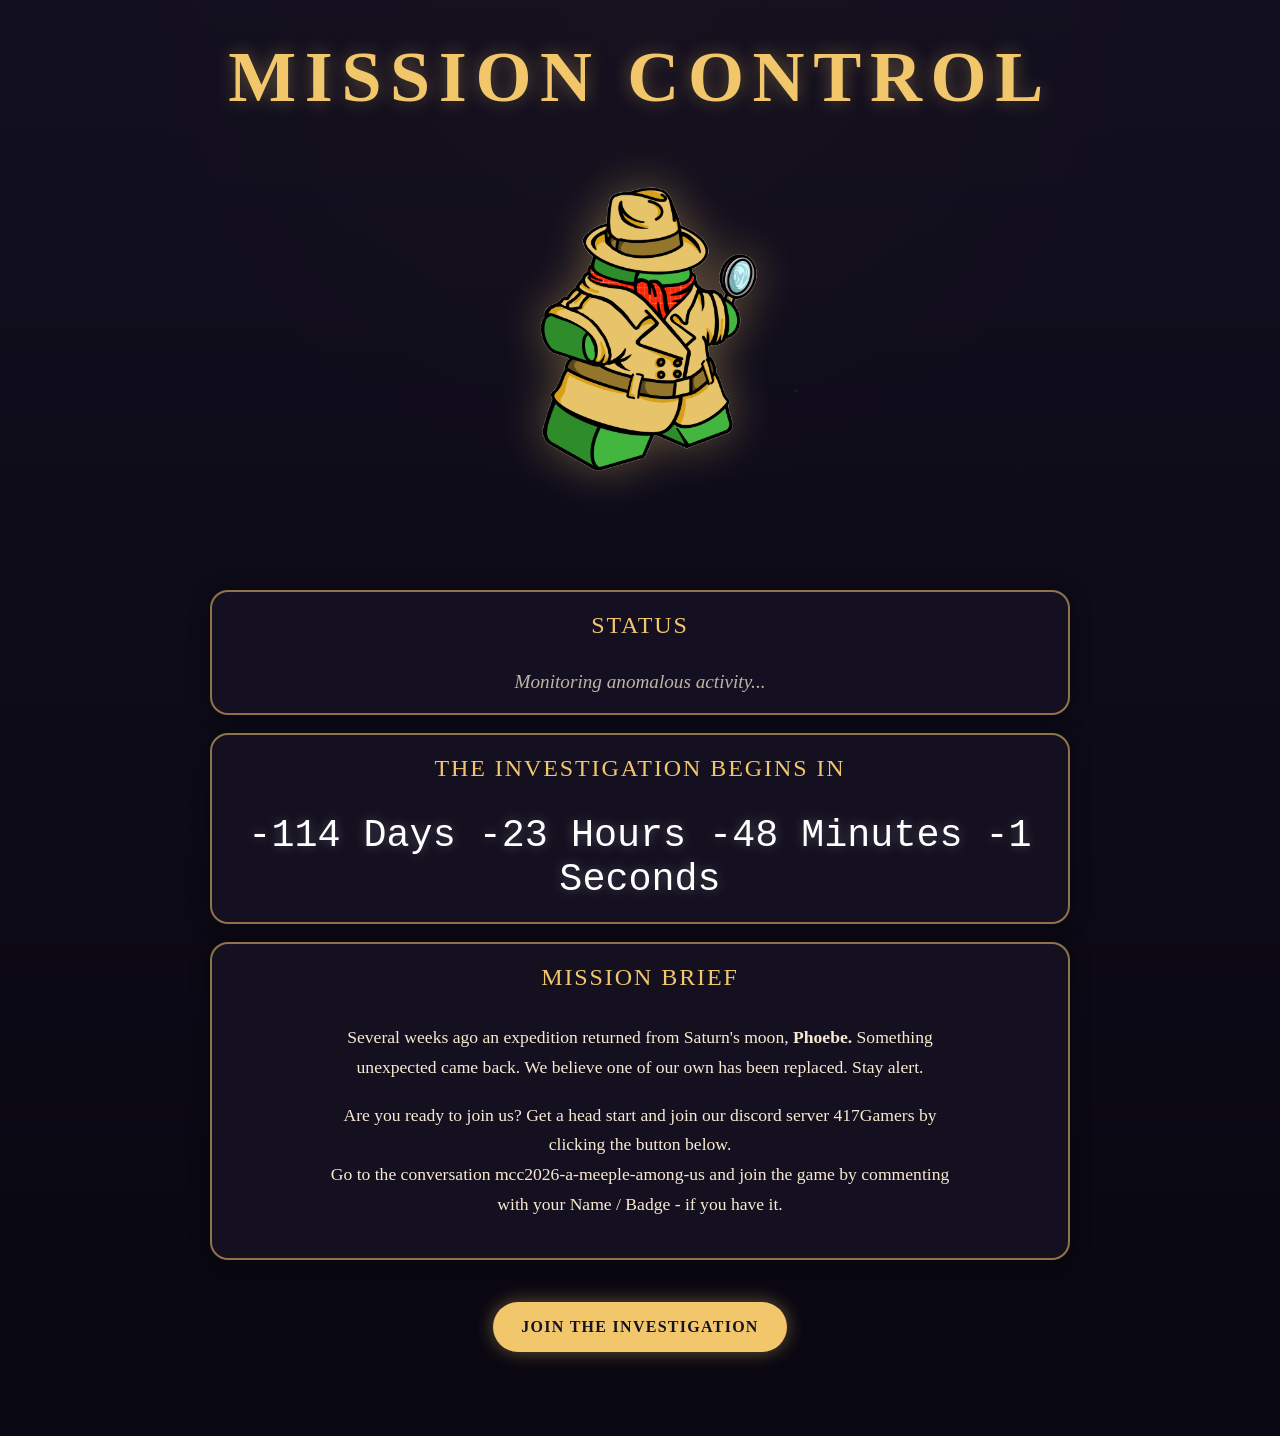
==== teaser.html @ 93dd4317 "animation and landing page" ====
<!DOCTYPE html>
<html lang="en">

<head>

    <meta charset="UTF-8">
    <title>Meeple Among Us</title>

    <link rel="stylesheet" href="css/style.css">

</head>

<body class="teaser">

<div class="missionControl">

    <h1>MISSION CONTROL</h1>

    <img src="images/meeple-detective.png"
         class="detective">

    <div class="statusBox">

        <h2>Status</h2>

        <p id="status">
            Monitoring anomalous activity...
        </p>

    </div>


    <div class="countdown">

        <h2>The Investigation Begins In</h2>

        <div id="timer">

            00 Days
            00 Hours
            00 Minutes
            00 Seconds

        </div>

    </div>


    <div class="briefing">

        <h2>Mission Brief</h2>

        <p>

        Several weeks ago an expedition
        returned from Saturn's moon,
        <strong>Phoebe.</strong>

        Something unexpected came back.

        We believe one of our own has been
        replaced.

        Stay alert.

        </p>
        <br>
        <p>
            Are you ready to join us? Get a head start and join our discord server 417Gamers by clicking the button below.<BR>
            Go to the conversation mcc2026-a-meeple-among-us and join the game by commenting with your Name / Badge - if you have it. 

        </p>

        <br>

    </div>


    <a class="discordButton"
       href="https://discord.gg/CNB4sAH2c">

        Join the Investigation

    </a>

<!-- 
    <div class="intel">

        <h2>Latest Intelligence</h2>

        <ul>

            <li>✔ Transmission 01 intercepted</li>
            <li>□ Transmission 02 pending</li>
            <li>□ Transmission 03 pending</li>

        </ul>

    </div> -->


</div>

<script src="js/teaser.js"></script>

</body>
</html>
---- css/style.css ----
/* --------------- General ------------ */

*{
    margin:0;
    padding:0;
    box-sizing:border-box;
}

body {

    margin: 0;
    min-height: 100vh;
    font-family: "Segoe UI", sans-serif;
    color: white;

    background-color: #2a0d0d;
    background-image:
        linear-gradient(
            rgba(42, 13, 13, 0.55),
            rgba(25, 8, 8, 0.65)
        ),

        radial-gradient(
            circle, 
            rgba(255,180,120, .10),
            rgba(0,0,0,0)
        ), 

        url("../images/mcc-logo.svg");

    background-blend-mode: soft-light;
    background-position: center center;
    background-repeat: no-repeat;
    background-size: auto, contain;
    background-attachment: fixed;

}

/* ------------- Logo ---------------- */

.logo{
    font-size:5rem;

    margin-bottom:1rem;

}

/* --------------- Titles --------------*/

h1{

    font-size:2.5rem;

    margin-bottom:.5rem;

}

h2{

    color:#d4b2ff;
    
    margin-bottom:2rem;

    font-weight:normal;

}

#status{

    opacity:.75;

    font-size:1.1rem;

}
.app {
    width: min(1200px, 95vw);
    margin: 0 auto;
    padding: 2%;
}

.hero {
    text-align: center;
    margin-bottom: 1.5rem;
}

.bingo-card {
    display: grid;
    grid-template-columns: repeat(5, 1fr);
    gap: 0.4rem;
}

.bingo-header {
    background: #d4b2ff;
    color: #1f1730;
    font-weight: bold;
    font-size: 1.5rem;
    padding: 0.5rem;
    border-radius: 0.5rem;
    text-align: center;
}

.bingo-square {
    min-height: 110px;
    padding: 0.75rem;
    border: 2px solid #d4b2ff;
    border-radius: 0.75rem;
    background: #2d2144;
    color: white;
    font-size: 0.9rem;
    cursor: pointer;
    white-space: pre-line;
}

.bingo-square:hover {
    background: #3b2b59;
}

.bingo-square.completed {
    background: #6f35c4;
    border-color: #f7d774;
    transform: scale(0.97);
}

.bingo-square.completed::after {
    content: " 🟣";
}

.bingo-square.locked {
    cursor: not-allowed;
    opacity: 0.8;
    border-style: dashed;
}

.bingo-square.unlocked {
    cursor: pointer;
    opacity: 1;
    border-style: solid;
    background: #3f6f6b;
    border-color: #f7d774;
    animation: pulseUnlock 1s ease-in-out;
}

.bingo-square.opened {

    background: linear-gradient(
        180deg,
        #8c6b2d,
        #6e5221
    );

    border: 2px solid #e7c66d;

    color: #fff7e5;

    box-shadow:
        inset 0 0 10px rgba(255,255,255,.08),
        0 0 10px rgba(231,198,109,.20);

    cursor: pointer;
}



/* --------------- Panels ------------ */
.status-panel {
    width: min(700px, 92vw);
    margin: 1rem auto 1.25rem;
    padding: 1rem 1.25rem;

    display: flex;
    alignitems: center;
    justify-content: center;
    gap: 1.5rem;
    flex-wrap: wrap;

    background: rgba(20, 5, 20, 0.75);
    border: 2px solid #d7b46d;
    border-radius: 1rem;

    color: #f7d774;
    font-size: 1.05rem;
    font-weight: bold;
    text-align: left;
}


#detectiveCharacter {
    width: 105px;
    height: auto;
    display: block;
    flex-shrink: 0;
    transition: transform .4s ease;
}

#detectiveHome {
    display: flex;
    align-items: center;
    gap: .2rem;
}

#detectiveStatus {
    margin-left: -4px;
    color: #d7b46d;
    font-style: italic;
    font-size: 1rem;
    font-weight: 500;
    line-height: 1.3;
    text-shadow: 0 1px 3px rgba(0,0,0,.6);
}

#bingoStatus {
    min-width: 230px;
}

.submission-panel {

    margin-top: 1rem;
    padding-top: 1rem;

    border-top: 1px solid rgba(215,180,109,.35);

    text-align:center;

}

/* --------------- *Button ------------ */

.reset-button {
    flex-basis: 100%;
    max-width: 220px;
    margin: 0 auto;
}

.reset-button:hover {
    background: hsl(121, 89%, 71%);
}


.info-button {
    flex-basis: 100%;
    max-width: 220px;
    margin: 0 auto;
}

.info-button:hover {
    background: hsl(121, 89%, 71%);
}

.submit-button {

    margin-top:.75rem;

    padding:.6rem 1.5rem;

    background:#4c7d3b;

    color:white;

    border:none;

    border-radius:.5rem;

    font-weight:bold;

    cursor:pointer;

}

.submit-button:hover {
    background: hsl(121, 89%, 71%);
}

.submit-button:disabled{

    background:#555;

    opacity:.55;

    cursor:not-allowed;

}

.hq-modal-button {
    margin-top:.75rem;

    padding:.6rem 1.5rem;

    background:#4c7d3b;

    color:white;

    border:none;

    border-radius:.5rem;

    font-weight:bold;

    cursor:pointer;
}

.hq-modal-button:hover {
    background: hsl(121, 89%, 71%);
}

/* --------------- Modals ------------ */

.rules-modal-content {
    max-height: 85vh;
    overflow-y: auto;
}

.rules-modal-content p {
    margin-top: 1rem;
    line-height: 1.4;
}

.rules-modal-content hr {
    margin: 1.75rem 0;
    border: none;
    border-top: 1px solid rgba(215,180,109,.4);
}

.rules-modal-content h3 {
    color: #d7b46d;
    margin-bottom: .75rem;
    font-size: 1.1rem;
}

.tips-list {
    text-align: left;
    margin-left: 1.25rem;
    line-height: 1.5;
}

.tips-list li {
    margin-bottom: .5rem;
}

.hqpromotion-modal-content {
    max-height: 85vh;
    overflow-y: auto;
}

.hqpromotion-modal-content p {
    margin-top: 1rem;
    line-height: 1.4;
}

.hqpromotion-modal-content hr {
    margin: 1.75rem 0;
    border: none;
    border-top: 1px solid rgba(215, 180, 109, 0.684);
}

.hqpromotion-modal-content h3 {
    color: #d7b46d;
    margin-bottom: .75rem;
    font-size: 1.1rem;
}

.hqpromotion-modal-content h4 {
    color: #d7b46d;
    margin-bottom: .75rem;
    font-size: 1.1rem;
}

.closeCaseConfirmation-modal-content {
    max-height: 85vh;
    overflow-y: auto;
}

.closeCaseConfirmation-modal-content p {
    margin-top: 1rem;
    line-height: 1.4;
}

.closeCaseConfirmation-modal-content hr {
    margin: 1.75rem 0;
    border: none;
    border-top: 1px solid rgba(215,180,109,.4);
}

.closeCaseConfirmation-modal-content h3 {
    color: #d7b46d;
    margin-bottom: .75rem;
    font-size: 1.1rem;
}

.closeCaseConfirmation-modal-content h4 {
    color: #d7b46d;
    margin-bottom: .75rem;
    font-size: 1.1rem;
}

.modal {
    position: fixed;
    inset: 0;
    background: rgba(10, 3, 3, 0.75);

    display: flex;
    align-items: center;
    justify-content: center;

    z-index: 1000;
}

.modal.hidden {
    display: none;
}

.modal-content {
    width: min(90vw, 420px);
    padding: 2rem;

    background: rgba(50, 18, 14, 0.96);
    border: 2px solid #d7b46d;
    border-radius: 1rem;

    color: #f6efe6;
    text-align: center;

    box-shadow: 0 0 30px rgba(0, 0, 0, 0.6);
}

.modal-icon {
    font-size: 2.5rem;
    margin-bottom: 0.5rem;
}

.modal-close {
    float: right;

    background: transparent;
    border: none;
    color: #d7b46d;

    font-size: 1.8rem;
    cursor: pointer;
}

.modal-action {
    margin-top: 1rem;
    padding: 0.75rem 1.25rem;

    background: #d7b46d;
    color: #2a0d0d;

    border: none;
    border-radius: 0.5rem;

    font-weight: bold;
    cursor: pointer;
}

/* --------------- Mobile ------------ */

@media (max-width: 600px) {
    h1 {
        font-size: 2rem;
    }

    h2 {
        margin-bottom: 1rem;
    }

    .status-panel {
        flex-direction: column;
        text-align: center;
        padding: .75rem;
        gap: .45rem;
        margin-bottom: 1rem;
    }

    #detectiveHome {
        flex-direction: row;
        justify-content: center;
    }

    #detectiveCharacter {
        width: 80px;
    }

    #detectiveStatus {
        font-size: .95rem;
    }

    #bingoStatus {
        font-size: .95rem;
        line-height: 1.25;
    }

    .reset-button {
        width: 100%;
        max-width: 260px;
    }

    .info-button {
        width: 100%;
        max-width: 260px;
    }
}



@keyframes pulseUnlock {
    0% {
        transform: scale(1);
    }

    50% {
        transform: scale(1.05);
    }

    100% {
        transform: scale(1);
    }
}

/* --------------- Animation ------------ */

#detectiveCharacter.unlocking {
    animation: detectiveUnlock 0.9s ease-in-out;
}

@keyframes detectiveUnlock {
    0% {
        transform: translateY(0) rotate(0deg);
    }

    25% {
        transform: translateY(-8px) rotate(-4deg);
    }

    50% {
        transform: translateY(0) rotate(4deg);
    }

    75% {
        transform: translateY(-4px) rotate(-2deg);
    }

    100% {
        transform: translateY(0) rotate(0deg);
    }
}
/*==================================================
    TEASER PAGE - MISSION CONTROL
==================================================*/

body.teaser {
    margin: 0;
    min-height: 100vh;
    background:
        radial-gradient(circle at top, rgba(255, 210, 120, 0.12), transparent 35%),
        linear-gradient(180deg, #120f1f 0%, #090711 100%);
    color: #f7ead0;
    font-family: Georgia, serif;
}

.missionControl {
    max-width: 900px;
    margin: 0 auto;
    padding: 36px 20px 60px;
    text-align: center;
}

.missionControl h1 {
    margin: 0 0 20px;
    color: #f2c76b;
    font-size: clamp(2.2rem, 6vw, 4.5rem);
    letter-spacing: 0.12em;
    text-shadow: 0 0 18px rgba(242, 199, 107, 0.35);
}

.detective {
    width: min(320px, 75vw);
    display: block;
    margin: 10px auto 24px;
    filter: drop-shadow(0 0 22px rgba(242, 199, 107, 0.35));
}

.statusBox,
.countdown,
.briefing,
.intel {
    background: rgba(22, 18, 35, 0.88);
    border: 2px solid rgba(242, 199, 107, 0.55);
    border-radius: 18px;
    padding: 20px;
    margin: 18px auto;
    box-shadow: 0 0 20px rgba(0, 0, 0, 0.45);
}

.statusBox h2,
.countdown h2,
.briefing h2,
.intel h2 {
    margin-top: 0;
    color: #f2c76b;
    letter-spacing: 0.08em;
    text-transform: uppercase;
}

#status {
    font-size: 1.2rem;
    font-style: italic;
}

#timer {
    font-family: "Courier New", monospace;
    font-size: clamp(1.4rem, 4vw, 2.4rem);
    color: #ffffff;
    text-shadow: 0 0 12px rgba(255, 255, 255, 0.25);
}

.briefing p {
    max-width: 650px;
    margin: 0 auto;
    line-height: 1.7;
    font-size: 1.1rem;
}

.discordButton {
    display: inline-block;
    margin: 24px auto;
    padding: 16px 28px;
    background: #f2c76b;
    color: #161223;
    border-radius: 999px;
    font-weight: bold;
    text-decoration: none;
    text-transform: uppercase;
    letter-spacing: 0.08em;
    box-shadow: 0 0 18px rgba(242, 199, 107, 0.4);
    transition: transform 0.2s ease, box-shadow 0.2s ease;
}

.discordButton:hover {
    transform: translateY(-2px);
    box-shadow: 0 0 28px rgba(242, 199, 107, 0.65);
}

.intel ul {
    list-style: none;
    padding: 0;
    margin: 0;
}

.intel li {
    margin: 10px 0;
    font-family: "Courier New", monospace;
    font-size: 1.05rem;
}

/* Mobile polish */
@media (max-width: 600px) {
    .missionControl {
        padding-top: 24px;
    }

    .statusBox,
    .countdown,
    .briefing,
    .intel {
        padding: 16px;
        border-radius: 14px;
    }
}
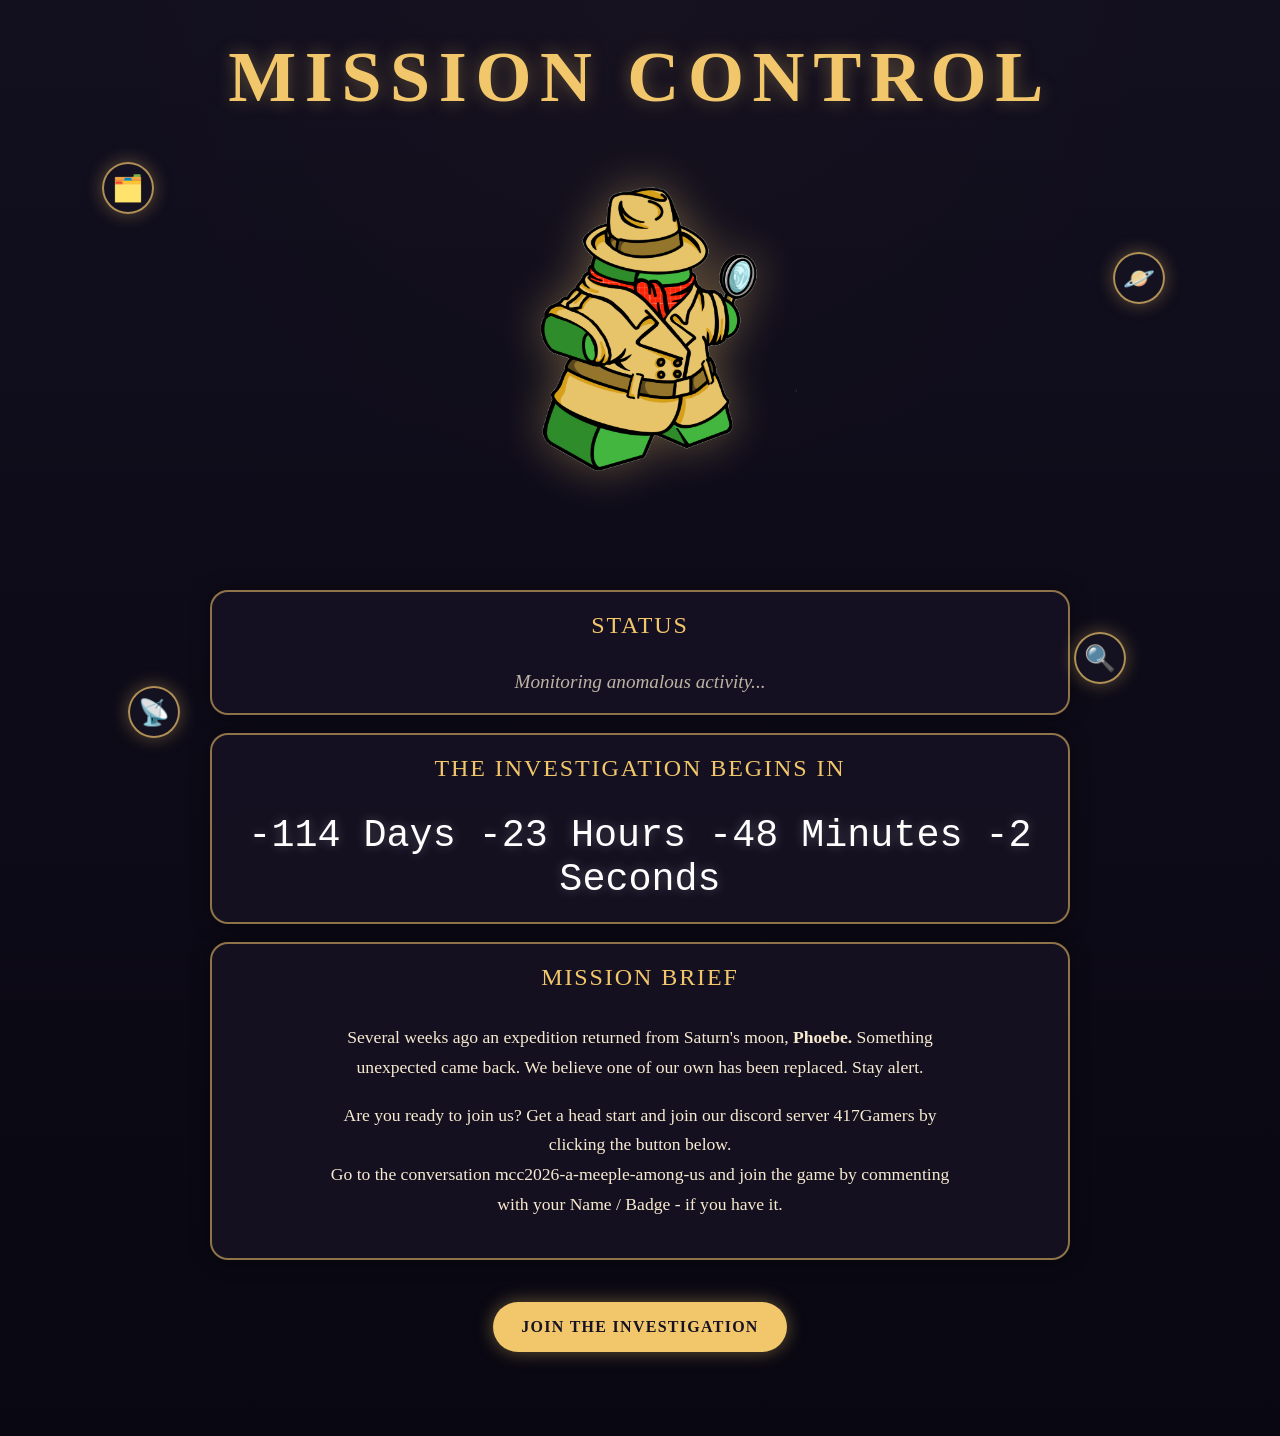
==== commit 829b7d13: "Landing Teaser Page - Final Submit Button" ====
--- a/teaser.html
+++ b/teaser.html
@@ -98,6 +98,29 @@
 
     </div> -->
 
+<div class="teaser-icons">
+    <button class="teaser-icon clue-trigger" aria-label="Open classified clue">🗂️</button>
+    <button class="teaser-icon">🪐</button>
+    <button class="teaser-icon">📡</button>
+    <button class="teaser-icon">🔍</button>
+</div>
+
+<div id="clueModal" class="clue-modal hidden">
+    <div class="clue-modal-content">
+        <button id="closeClueModal" class="clue-close">&times;</button>
+
+        <h2>CLASSIFIED FILE</h2>
+
+        <p>
+            Fragment recovered from Phoebe transmission:
+        </p>
+
+        <p class="classified-text">
+            “The first answer may eliminate suspects.
+            The final answer may reveal what was hiding in plain sight.”
+        </p>
+    </div>
+</div>
 
 </div>
 
--- a/css/style.css
+++ b/css/style.css
@@ -280,6 +280,31 @@
 
 }
 
+.hidden-button {
+
+    margin-top:.75rem;
+
+    padding:.6rem 1.5rem;
+
+    background:#4c7d3b;
+
+    color:white;
+
+    border:none;
+
+    border-radius:.5rem;
+
+    font-weight:bold;
+
+    cursor:pointer;
+
+}
+
+.hidden-button:hover {
+    background: hsl(121, 89%, 71%);
+}
+
+
 .hq-modal-button {
     margin-top:.75rem;
 
@@ -336,6 +361,7 @@
     margin-bottom: .5rem;
 }
 
+
 .hqpromotion-modal-content {
     max-height: 85vh;
     overflow-y: auto;
@@ -451,7 +477,59 @@
     font-weight: bold;
     cursor: pointer;
 }
-
+/*==================================================
+    FINAL CASE FILE MODAL
+==================================================*/
+
+.final-case-file {
+    border: 3px solid #8b1e1e;
+    background:
+        linear-gradient(rgba(24, 18, 18, 0.96), rgba(12, 8, 8, 0.96));
+    box-shadow:
+        0 0 30px rgba(139, 30, 30, 0.65),
+        inset 0 0 18px rgba(255, 220, 160, 0.12);
+}
+
+.final-case-file h2 {
+    color: #f2c76b;
+    letter-spacing: 0.12em;
+}
+
+.classified-stamp {
+    display: inline-block;
+    margin: 8px 0 18px;
+    padding: 8px 16px;
+    border: 3px solid #b32626;
+    color: #b32626;
+    font-weight: 900;
+    font-size: 1.25rem;
+    letter-spacing: 0.16em;
+    transform: rotate(-3deg);
+    text-transform: uppercase;
+}
+
+.final-warning {
+    color: #ffd27a;
+    font-weight: bold;
+}
+
+.modal-actions {
+    display: flex;
+    justify-content: center;
+    gap: 14px;
+    flex-wrap: wrap;
+    margin-top: 22px;
+}
+
+.danger-button {
+    background: #8b1e1e;
+    color: #fff3dc;
+    border: 2px solid #f2c76b;
+}
+
+.danger-button:hover {
+    background: #b32626;
+}
 /* --------------- Mobile ------------ */
 
 @media (max-width: 600px) {
@@ -667,3 +745,104 @@
     }
 }
 
+/*==================================================
+    TEASER PAGE - FLOATING ICONS + CLUE MODAL
+==================================================*/
+
+.teaser-icons {
+    position: fixed;
+    inset: 0;
+    pointer-events: none;
+    z-index: 20;
+}
+
+.teaser-icon {
+    position: absolute;
+    pointer-events: auto;
+    width: 52px;
+    height: 52px;
+    border-radius: 50%;
+    border: 2px solid rgba(242, 199, 107, 0.7);
+    background: rgba(22, 18, 35, 0.9);
+    color: #f2c76b;
+    font-size: 1.6rem;
+    cursor: pointer;
+    box-shadow: 0 0 18px rgba(242, 199, 107, 0.35);
+    transition: transform 0.2s ease, box-shadow 0.2s ease;
+}
+
+.teaser-icon:hover {
+    transform: scale(1.1);
+    box-shadow: 0 0 28px rgba(242, 199, 107, 0.65);
+}
+
+.teaser-icon:nth-child(1) {
+    top: 18%;
+    left: 8%;
+}
+
+.teaser-icon:nth-child(2) {
+    top: 28%;
+    right: 9%;
+}
+
+.teaser-icon:nth-child(3) {
+    bottom: 18%;
+    left: 10%;
+}
+
+.teaser-icon:nth-child(4) {
+    bottom: 24%;
+    right: 12%;
+}
+
+.clue-modal {
+    position: fixed;
+    inset: 0;
+    background: rgba(5, 4, 10, 0.78);
+    display: flex;
+    align-items: center;
+    justify-content: center;
+    z-index: 100;
+    padding: 20px;
+}
+
+.clue-modal.hidden {
+    display: none;
+}
+
+.clue-modal-content {
+    max-width: 520px;
+    background: #161223;
+    border: 2px solid #f2c76b;
+    border-radius: 18px;
+    padding: 28px;
+    color: #f7ead0;
+    text-align: center;
+    box-shadow: 0 0 35px rgba(242, 199, 107, 0.45);
+    position: relative;
+}
+
+.clue-modal-content h2 {
+    margin-top: 0;
+    color: #f2c76b;
+    letter-spacing: 0.12em;
+}
+
+.classified-text {
+    font-family: "Courier New", monospace;
+    font-size: 1.1rem;
+    line-height: 1.6;
+}
+
+.clue-close {
+    position: absolute;
+    top: 10px;
+    right: 14px;
+    background: none;
+    border: none;
+    color: #f2c76b;
+    font-size: 2rem;
+    cursor: pointer;
+}
+
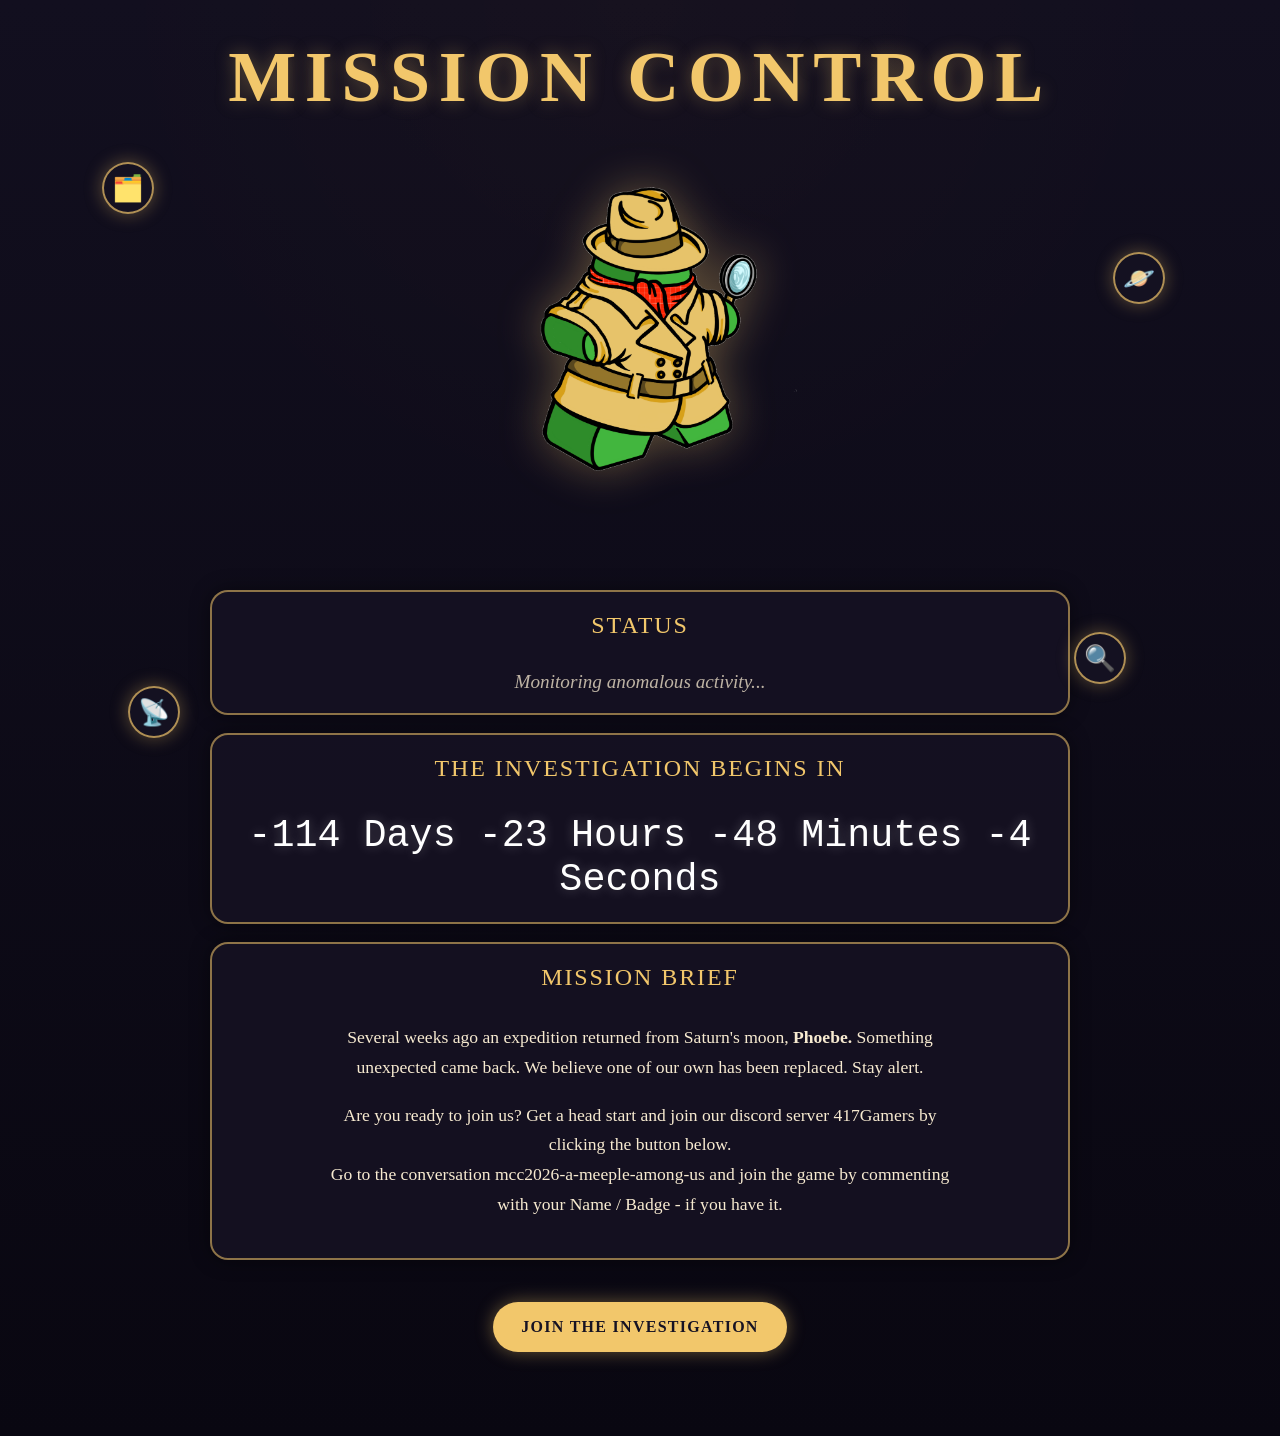
==== commit 27c52614: "fix discord link" ====
--- a/teaser.html
+++ b/teaser.html
@@ -77,7 +77,7 @@
 
 
     <a class="discordButton"
-       href="https://discord.gg/CNB4sAH2c">
+       href="https://discord.gg/6Nuwtaycf">
 
         Join the Investigation
 
--- a/css/style.css
+++ b/css/style.css
@@ -621,6 +621,104 @@
         transform: translateY(0) rotate(0deg);
     }
 }
+
+.case-file-review-panel {
+    margin: 18px auto 32px;
+    padding: 18px;
+    max-width: 760px;
+    background: rgba(20, 28, 38, 0.95);
+    border: 2px solid #caa94d;
+    border-radius: 14px;
+    color: #f7f2e8;
+}
+
+.case-file-review-panel h2 {
+    margin-top: 0;
+    text-align: center;
+}
+
+.case-file-entry {
+    margin-top: 14px;
+    padding: 14px;
+    border: 1px solid #caa94d;
+    border-radius: 10px;
+    background: rgba(255, 255, 255, 0.06);
+}
+
+.case-file-entry h3 {
+    margin-top: 0;
+}
+
+.case-file-entry p {
+    margin: 8px 0;
+}
+
+.case-file-clue {
+    margin-top: 10px;
+    padding: 12px;
+    border-left: 4px solid #caa94d;
+    background: rgba(0, 0, 0, 0.2);
+}
+
+.case-file-status.correct {
+    color: #9be28f;
+    font-weight: bold;
+}
+
+.case-file-status.incorrect {
+    color: #f5c26b;
+    font-weight: bold;
+}
+
+.riddle-modal-content {
+    max-width: 650px;
+}
+
+.riddle-question {
+    margin: 18px 0;
+    padding: 14px;
+    border-left: 4px solid #caa94d;
+    background: rgba(0, 0, 0, 0.15);
+    line-height: 1.5;
+}
+
+.riddle-choices {
+    display: grid;
+    gap: 10px;
+    margin: 16px 0;
+}
+
+.riddle-choice-button {
+    padding: 12px;
+    border: 2px solid #caa94d;
+    border-radius: 10px;
+    background: rgba(255, 255, 255, 0.08);
+    color: inherit;
+    font-weight: bold;
+    cursor: pointer;
+}
+
+.riddle-choice-button.selected {
+    background: #caa94d;
+    color: #23303b;
+}
+
+.riddle-choice-button:hover {
+    background: rgba(202, 169, 77, 0.35);
+}
+
+.classified-label {
+    font-size: 0.75rem;
+    letter-spacing: 0.18em;
+    color: #caa94d;
+    font-weight: bold;
+    margin-bottom: 8px;
+}
+
+.classified-question {
+    font-weight: bold;
+    line-height: 1.4;
+}
 /*==================================================
     TEASER PAGE - MISSION CONTROL
 ==================================================*/
@@ -730,6 +828,10 @@
     font-size: 1.05rem;
 }
 
+.hidden {
+    display: none !important;
+}
+
 /* Mobile polish */
 @media (max-width: 600px) {
     .missionControl {
@@ -743,6 +845,19 @@
         padding: 16px;
         border-radius: 14px;
     }
+}
+
+.casefile-clue-modal-content {
+    max-width: 620px;
+}
+
+#caseFileClueBody {
+    text-align: left;
+    line-height: 1.5;
+}
+
+#caseFileClueBody p {
+    margin-bottom: 12px;
 }
 
 /*==================================================
@@ -846,3 +961,61 @@
     cursor: pointer;
 }
 
+.case-file-code-panel {
+    margin: 12px auto;
+    padding: 14px 18px;
+    max-width: 600px;
+
+    background: #23303b;
+    border: 2px solid #caa94d;
+    border-radius: 12px;
+
+    text-align: center;
+    color: #f7f2e8;
+
+    box-shadow: 0 3px 8px rgba(0,0,0,.25);
+}
+
+.case-file-code-panel label {
+    display: block;
+    font-weight: bold;
+    margin-bottom: 10px;
+}
+
+.case-file-code-row {
+    display: flex;
+    justify-content: center;
+    gap: 10px;
+    flex-wrap: wrap;
+}
+
+.case-file-code-row input {
+    flex: 1;
+    min-width: 220px;
+    max-width: 300px;
+
+    padding: 10px;
+
+    border: 2px solid #caa94d;
+    border-radius: 6px;
+
+    font-size: 1rem;
+    text-transform: uppercase;
+}
+
+.case-file-code-row button {
+    padding: 10px 18px;
+
+    border: none;
+    border-radius: 6px;
+
+    background: #caa94d;
+    color: #23303b;
+
+    font-weight: bold;
+    cursor: pointer;
+}
+
+.case-file-code-row button:hover {
+    background: #e0be5b;
+}
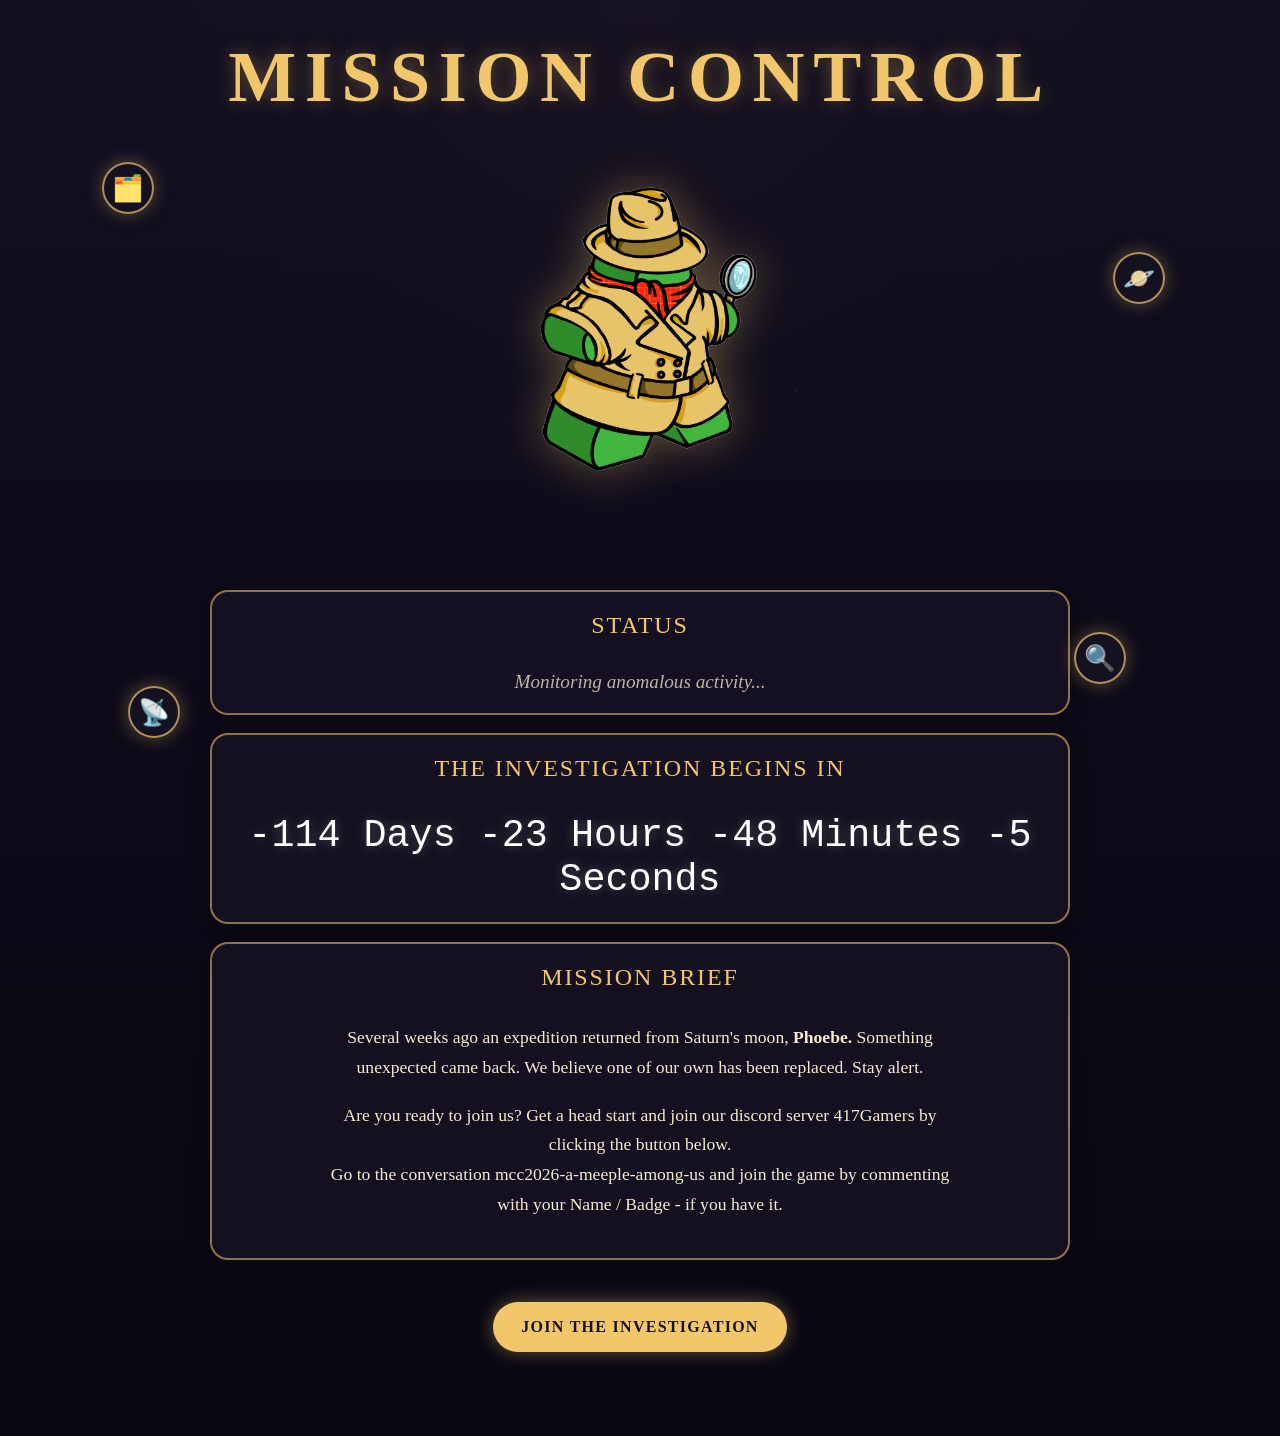
==== commit 87335129: "update to land in the right chat" ====
--- a/teaser.html
+++ b/teaser.html
@@ -77,7 +77,7 @@
 
 
     <a class="discordButton"
-       href="https://discord.gg/6Nuwtaycf">
+       href="https://discord.gg/DnqxSmxzX">
 
         Join the Investigation
 
